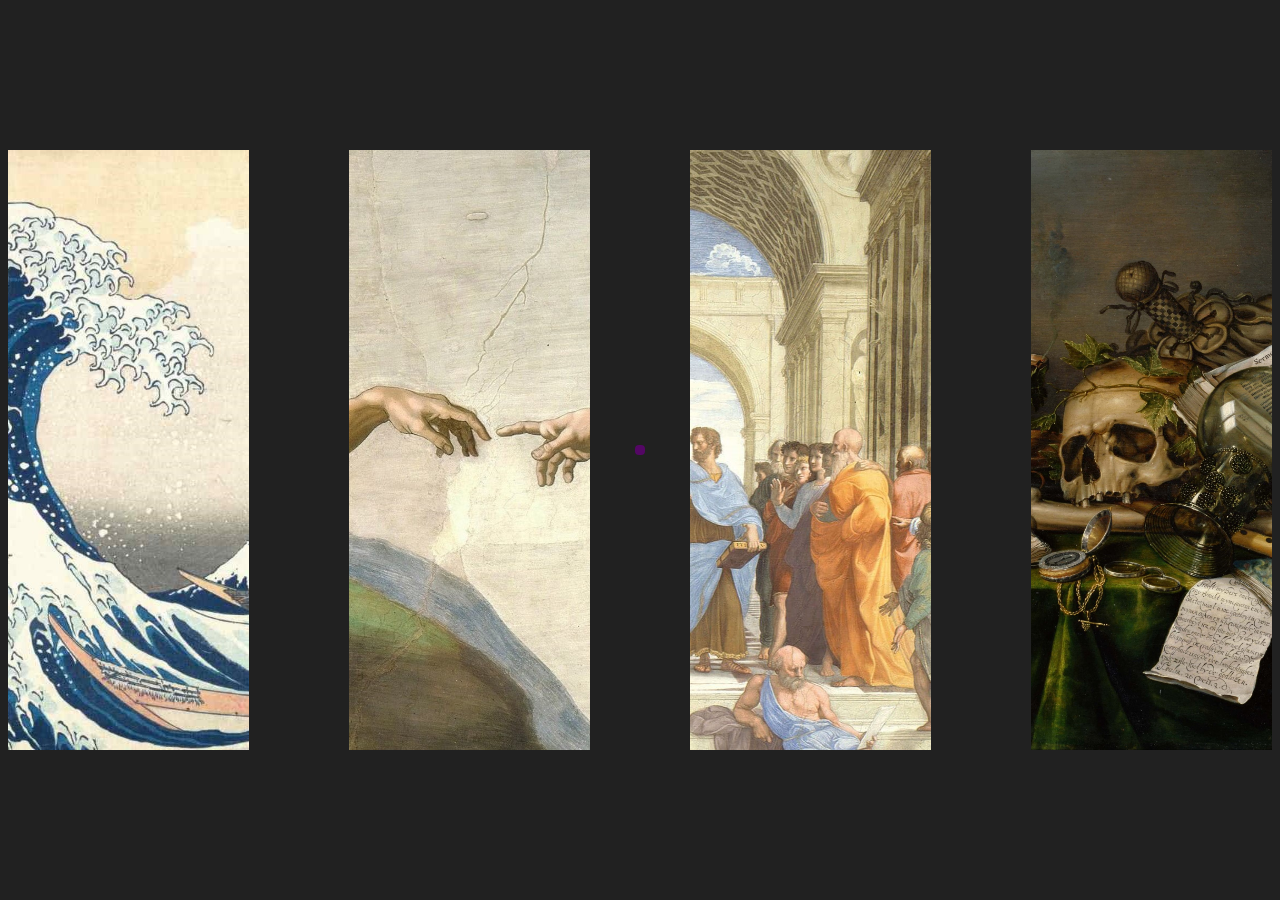
==== index.html @ 4d8049a5 "Update index.html" ====
<html lang="en">
<head>
    <meta charset="UTF-8">
    <meta name="viewport" content="width=device-width, initial-scale=1.0">
    <title>👋🏻😎</title>

    <link rel="stylesheet" href="style.css">
    <link rel="preconnect" href="https://fonts.googleapis.com">
    <link rel="preconnect" href="https://fonts.gstatic.com" crossorigin>
    <link href="https://fonts.googleapis.com/css2?family=Bodoni+Moda:ital,opsz,wght@0,6..96,400..900;1,6..96,400..900&display=swap" rel="stylesheet">
</head>
<body id="body">
    <div id="point"></div>
    
    <div id="painting-1" class="painting">
        <div class="cover">
            <h1 class="header unselectable">About</h1>
            <p class="paragraph unselectable">student</p>
            <p class="paragraph unselectable">16 years old</p>
            <p class="paragraph unselectable">math admirer</p>
            <p id="last"></p>
        </div>
    </div>
    <div id="painting-2" class="painting">
        <div class="cover">
            <h1 class="header unselectable">Socials</h1>
            <a class="link unselectable" href="https://github.com/ayk0e" target="_blank">github</a>
            <p class="paragraph unselectable">discord : ayk.e</p>
            <p id="last"></p>
        </div>
    </div>
    <div id="painting-3" class="painting">
        <div class="cover">
            <h1 class="header unselectable">Projects</h1>
            <a class="link unselectable" href="https://ayk0e.github.io" target="_blank">webpage</a>
            <p id="last"></p>
        </div>
    </div>
    <div id="painting-4" class="painting">
        <div class="cover">
            <h1 class="header unselectable">Blogs</h1>
            <a class="link unselectable" href="./sources/blogs/blog-1/index.html" target="_blank">first blog</a>
            <p id="last"></p>
        </div>
    </div>

    <script src="main.js"></script>
</body>
</html>
---- style.css ----
@font-face {
    font-family: myFirstFont;
    src: url(sansation_light.woff);
}

* {
    font-family: "Bodoni Moda", serif;
    font-optical-sizing: auto;
}
  
div {
    font-family: myFirstFont;
}

#body {
    background-color: rgb(33, 33, 33);
    overflow: hidden;
    display: flex;
    justify-content: center;
    align-items: center;
    gap: 100px;
    font-family: "ocr a", Times, serif;
}

#point {
    width: 10px;
    height: 10px;
    background-color: rgb(84, 7, 101);
    border-radius: 4px;
    position: absolute;
    pointer-events: none;
    z-index: 25;
}

.painting {
    width: 300px;
    height: 600px;
    background-size: cover;
    display: flex;
    align-items: flex-end;
    justify-content: flex-end;
    transition:
        opacity 0.7s,
        background-color 0.7;
    position: relative;
}

#painting-1 {
    background-image: url("./sources/images/p1.jpg");
}

#painting-2 {
    background-image: url("./sources/images/p2.jpg");
}

#painting-3 {
    background-image: url("./sources/images/p3.jpg");
}

#painting-4 {
    background-image: url("./sources/images/p4.jpg");
}

.cover {
    width: 100%;
    height: 100%;
    opacity: 0;
    display: flex;
    justify-content: center;
    align-items: center;
    flex-direction: column;
    column-gap: 2px;
    background-color: transparent;
	transition-duration: 0.4s;
}

.painting:hover .cover {
    opacity: 0.7;
    background-color: rgb(33, 33, 33);
}

#last {
    flex-grow: 2;
}

.unselectable {
    /*from gpt*/
    -webkit-user-select: none; /* Safari */
    -moz-user-select: none; /* Firefox */
    -ms-user-select: none; /* IE 10+ */
    user-select: none; /* Standard syntax */
}

.paragraph {
    color: rgb(244, 244, 255);
    font-size: 20px;
}

.link {
    color: rgb(162, 32, 191);
    font-size: 20px;
    text-decoration: none;
}

.header {
    color: rgb(244, 244, 255);
    background-color: rgb(84, 7, 101);
}
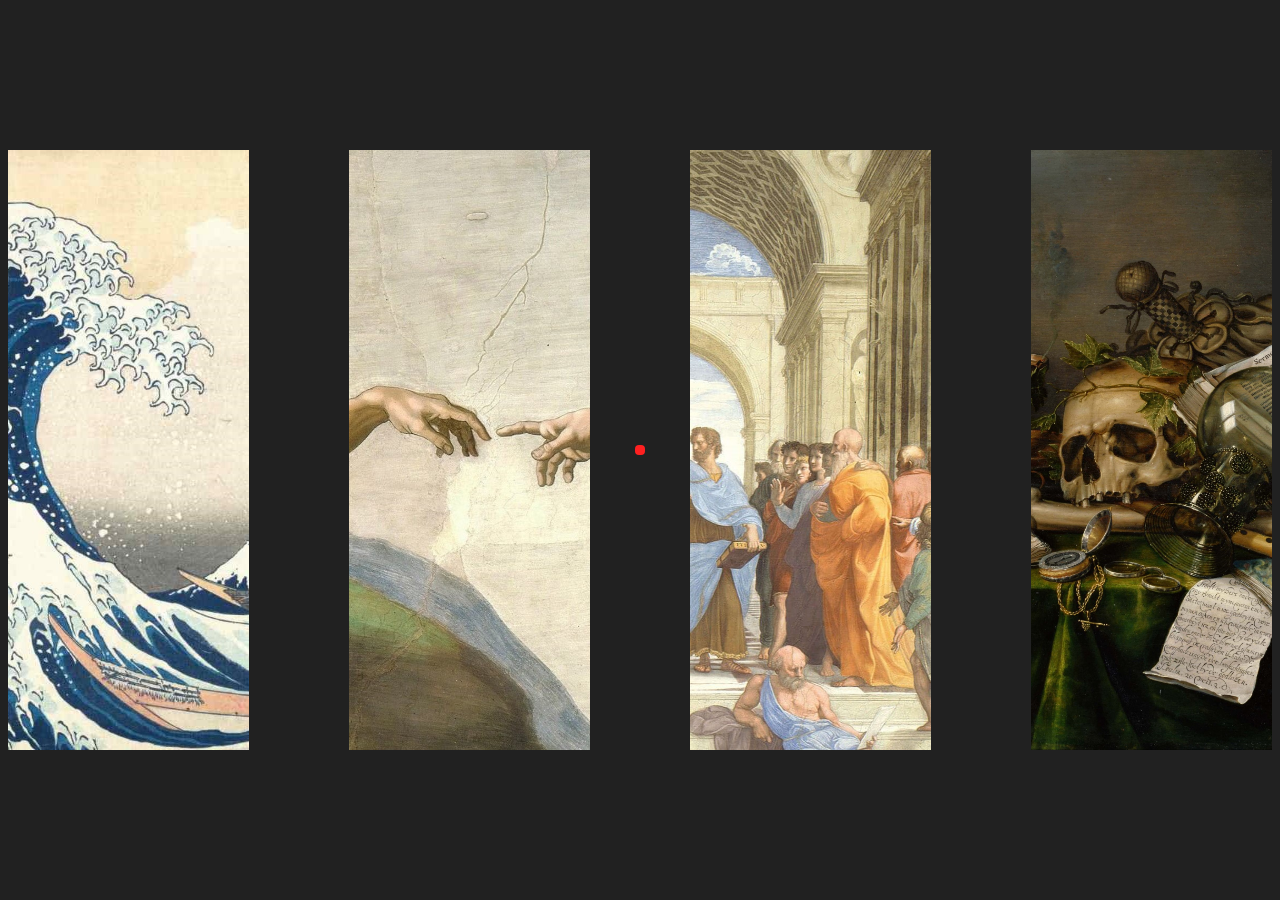
==== commit f5afd84c: "Update index.html" ====
--- a/index.html
+++ b/index.html
@@ -16,7 +16,6 @@
         <div class="cover">
             <h1 class="header unselectable">About</h1>
             <p class="paragraph unselectable">student</p>
-            <p class="paragraph unselectable">16 years old</p>
             <p class="paragraph unselectable">math admirer</p>
             <p id="last"></p>
         </div>
--- a/style.css
+++ b/style.css
@@ -1,13 +1,9 @@
-@font-face {
-    font-family: myFirstFont;
-    src: url(sansation_light.woff);
+* {
+    font-family: "Asar", serif;
+    font-optical-sizing: auto;
+    cursor: none;
 }
 
-* {
-    font-family: "Bodoni Moda", serif;
-    font-optical-sizing: auto;
-}
-  
 div {
     font-family: myFirstFont;
 }
@@ -25,7 +21,7 @@
 #point {
     width: 10px;
     height: 10px;
-    background-color: rgb(84, 7, 101);
+    background-color: rgb(255, 32, 32);
     border-radius: 4px;
     position: absolute;
     pointer-events: none;
@@ -97,12 +93,11 @@
 }
 
 .link {
-    color: rgb(162, 32, 191);
+    color: rgb(55, 45, 255);
     font-size: 20px;
     text-decoration: none;
 }
 
 .header {
     color: rgb(244, 244, 255);
-    background-color: rgb(84, 7, 101);
 }
